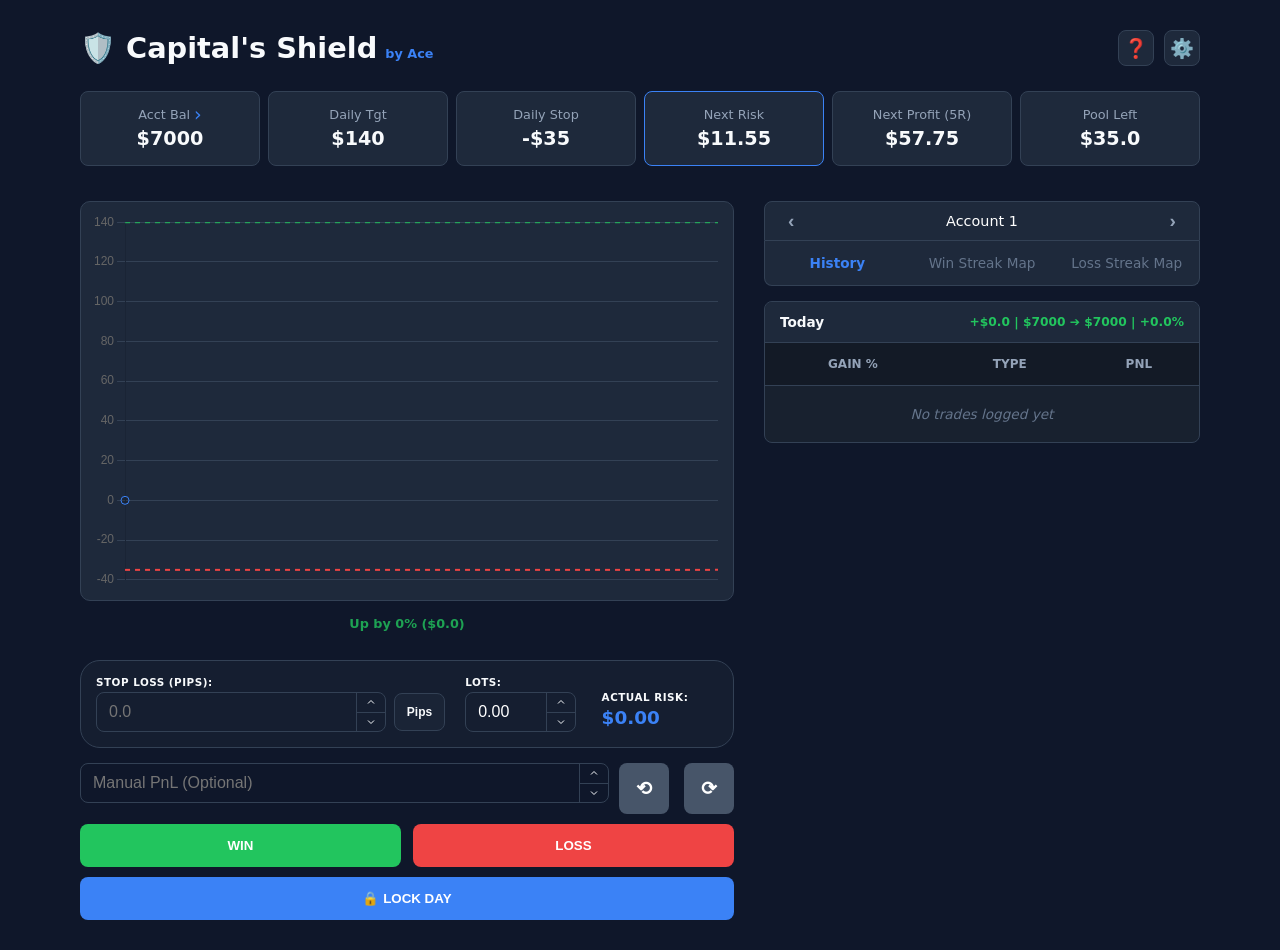
==== index.html @ 1c879b84 "Change SL step to 5 and apply custom stepper style to manual PnL input" ====
<!DOCTYPE html>
<html lang="en">
<head>
    <meta charset="UTF-8">
    <meta name="viewport" content="width=device-width, initial-scale=1.0, maximum-scale=1.0, user-scalable=no">
    <title>Capital's Shield</title>
    <link rel="stylesheet" href="style.css">
    <script src="chart.js"></script>
    <script src="chartjs-plugin-annotation.js"></script>
</head>
<body>
    <div class="app-container">
        <div id="main-page" class="page active">
            <div class="header">
                <div class="title-container">
                    <h1>🛡️ Capital's Shield <span class="subtitle">by Ace</span></h1>
                </div>
                <div class="header-buttons" style="display: flex; gap: 10px;">
                    <button class="icon-btn icon-only-btn" id="go-to-help" title="How it Works">❓</button>
                    <button class="icon-btn icon-only-btn" id="go-to-settings" title="Settings">⚙️</button>
                </div>
            </div>

            <div class="stats-grid">
                <div class="stat-card" style="cursor: pointer; position: relative; transition: all 0.2s;" onmouseover="this.style.borderColor='var(--primary)'; this.style.background='rgba(255,255,255,0.05)'" onmouseout="this.style.borderColor='var(--border)'; this.style.background='var(--card)'">
                    <span class="stat-label" style="display:flex; justify-content:center; align-items:center; gap:4px;">Acct Bal <span style="color:var(--primary); font-size:1.2rem; line-height:0.5;">›</span></span>
                    <span id="stat-bal" class="stat-value">$0</span>
                </div>
                <div class="stat-card"><span class="stat-label">Daily Tgt</span><span id="stat-tgt" class="stat-value">$0</span></div>
                <div class="stat-card"><span class="stat-label">Daily Stop</span><span id="stat-stop" class="stat-value">$0</span></div>
                <div class="stat-card highlight"><span class="stat-label">Next Risk</span><span id="stat-risk" class="stat-value">$0</span></div>
                <div class="stat-card"><span id="stat-pnl-label" class="stat-label">Next Profit (RR)</span><span id="stat-pnl" class="stat-value">$0</span></div>
                <div class="stat-card"><span class="stat-label">Pool Left</span><span id="stat-pool" class="stat-value">$0</span></div>
            </div>

            <div id="chart-container">
                <canvas id="equityChart"></canvas>
            </div>

            <div id="status-note" class="status-banner"></div>

            <div class="controls">
                <div class="pos-calculator">
                    <div class="calc-row">
                        <div class="calc-result" style="align-items: flex-start; text-align: left; width: 100%; box-sizing: border-box;">
                            <span class="calc-label">Stop Loss (<span id="sl-unit-label">Pips</span>):</span>
                            <div style="display:flex; gap:8px; align-items:center; width: 100%;">
                                <div class="custom-stepper" style="flex: 1;">
                                    <input type="number" id="calc-sl" placeholder="0.0" class="stepper-input" step="any" min="0" style="width: 100%;">
                                    <div class="stepper-controls">
                                        <button id="sl-inc" class="stepper-btn stepper-up">
                                            <svg width="12" height="12" viewBox="0 0 24 24" fill="none" stroke="currentColor" stroke-width="2"><path d="M18 15l-6-6-6 6"/></svg>
                                        </button>
                                        <button id="sl-dec" class="stepper-btn stepper-down">
                                            <svg width="12" height="12" viewBox="0 0 24 24" fill="none" stroke="currentColor" stroke-width="2"><path d="M6 9l6 6 6-6"/></svg>
                                        </button>
                                    </div>
                                </div>
                                <button id="calc-unit-toggle" class="calc-unit-btn-small">Pips</button>
                            </div>
                        </div>
                        <div class="calc-result" style="align-items: flex-start; text-align: left;">
                            <span class="calc-label">Lots:</span>
                            <div class="custom-stepper">
                                <input type="number" id="calc-lots-input" class="stepper-input" value="0.00" step="any" min="0">
                                <div class="stepper-controls">
                                    <button id="lots-inc" class="stepper-btn stepper-up">
                                        <svg width="12" height="12" viewBox="0 0 24 24" fill="none" stroke="currentColor" stroke-width="2"><path d="M18 15l-6-6-6 6"/></svg>
                                    </button>
                                    <button id="lots-dec" class="stepper-btn stepper-down">
                                        <svg width="12" height="12" viewBox="0 0 24 24" fill="none" stroke="currentColor" stroke-width="2"><path d="M6 9l6 6 6-6"/></svg>
                                    </button>
                                </div>
                            </div>
                        </div>
                        <div class="calc-result" style="align-items: flex-start; text-align: left; justify-content: center; padding-top: 10px;">
                            <span class="calc-label">Actual Risk:</span>
                            <span id="calc-actual-risk" class="calc-value">$0.00</span>
                        </div>
                    </div>
                </div>
                <div class="input-undo-row">
                    <div class="custom-stepper" style="flex: 1; min-width: 150px;">
                        <input type="number" id="manual-pnl" class="stepper-input" placeholder="Manual PnL (Optional)" step="any" style="width: 100%;">
                        <div class="stepper-controls">
                            <button id="manual-pnl-inc" class="stepper-btn stepper-up">
                                <svg width="12" height="12" viewBox="0 0 24 24" fill="none" stroke="currentColor" stroke-width="2"><path d="M18 15l-6-6-6 6"/></svg>
                            </button>
                            <button id="manual-pnl-dec" class="stepper-btn stepper-down">
                                <svg width="12" height="12" viewBox="0 0 24 24" fill="none" stroke="currentColor" stroke-width="2"><path d="M6 9l6 6 6-6"/></svg>
                            </button>
                        </div>
                    </div>
                    <button class="btn-undo" id="btn-undo" title="Undo">⟲</button>
                    <button class="btn-undo" id="btn-redo" title="Redo" style="margin-left: 5px;">⟳</button>
                </div>
                <div class="btn-row">
                    <button class="btn-win" id="btn-win">WIN</button>
                    <button class="btn-loss" id="btn-loss">LOSS</button>
                </div>
                <button id="new-day-btn" class="btn-new-day">🌅 START NEW DAY</button>
            </div>

            <div class="table-card">
                <div class="account-switcher" style="display: flex; justify-content: center; align-items: center; background: #1e293b; padding: 8px; border-radius: 8px 8px 0 0; border: 1px solid var(--border); border-bottom: 1px solid var(--border);">
                    <button id="btn-prev-acct" style="background: transparent; color: #94a3b8; border: none; cursor: pointer; font-size: 1.2rem; padding: 0 15px;">‹</button>
                    <span id="current-account-name" style="color: white; font-weight: 500; font-size: 0.9rem; flex: 1; text-align: center;">Account 1</span>
                    <button id="btn-next-acct" style="background: transparent; color: #94a3b8; border: none; cursor: pointer; font-size: 1.2rem; padding: 0 15px;">›</button>
                </div>
                <div class="tabs">
                    <div id="tab-hist" class="tab active" onclick="switchTab('hist')">History</div>
                    <div id="tab-win" class="tab" onclick="switchTab('win')">Win Streak Map</div>
                    <div id="tab-loss" class="tab" onclick="switchTab('loss')">Loss Streak Map</div>
                </div>

                <div class="content-area" id="data-container">
                    <!-- Dynamic accordion content goes here -->
                </div>
            </div>
        </div>

        <div id="settings-page" class="page">
            <div class="header">
                <h1>Settings</h1>
                <button id="btn-settings-done">Done</button>
            </div>
            
            <div class="settings-grid">
                <div class="setting-item" style="grid-column: 1 / -1; display: flex; align-items: center; justify-content: space-between; background: rgba(255,255,255,0.05); padding: 10px 15px; border-radius: 8px; margin-bottom: 10px; flex-wrap: wrap; gap: 10px;">
                    <div style="flex:1; min-width: 150px;">
                        <label style="margin-bottom: 0;">Active Account</label>
                        <div style="display: flex; gap: 5px; margin-top: 5px;">
                            <select id="settings-account-select" style="flex: 1; padding: 8px; border-radius: 4px; background: #1e293b; color: white; border: 1px solid var(--border);"></select>
                            <button id="btn-edit-account" style="padding: 8px 10px; background: #475569; color: white; border: none; border-radius: 4px; cursor: pointer;" title="Rename Account">✏️</button>
                            <button id="btn-del-account" style="padding: 8px 10px; background: #ef4444; color: white; border: none; border-radius: 4px; cursor: pointer;" title="Delete Account">🗑️</button>
                        </div>
                    </div>
                    <button id="btn-add-account" style="padding: 10px 15px; background: #3b82f6; color: white; border: none; border-radius: 6px; cursor: pointer; align-self: flex-end;">+ New Account</button>
                </div>
                <div class="setting-item">
                    <label>Account Balance ($) <span class="tooltip-icon" data-tooltip="Your total trading capital starting balance.">ⓘ</span></label>
                    <input type="number" id="set-balance" min="1" max="1000000">
                    <div id="fb-balance" class="setting-feedback"></div>
                </div>
                <div class="setting-item">
                    <label>R:R Goal (Ratio) <span class="tooltip-icon" data-tooltip="Reward-to-Risk ratio for your trades (e.g. 5 means you aim for 5x your risk).">ⓘ</span></label>
                    <input type="number" id="set-rr" step="0.1">
                    <div id="fb-rr" class="setting-feedback"></div>
                </div>
                <div class="setting-item">
                    <label>Daily Risk Limit (%) <span class="tooltip-icon" data-tooltip="Maximum percentage of your account you are willing to lose in one day.">ⓘ</span></label>
                    <input type="number" id="set-daily-risk" step="0.1">
                    <div id="fb-daily-risk" class="setting-feedback"></div>
                </div>
                <div class="setting-item">
                    <label>Daily Target (%) <span class="tooltip-icon" data-tooltip="Target profit percentage for the day to hit your goal.">ⓘ</span></label>
                    <input type="number" id="set-daily-target" step="0.1">
                    <div id="fb-daily-target" class="setting-feedback"></div>
                </div>
                <div class="setting-item">
                    <label>Compound Risk % <span class="tooltip-icon" data-tooltip="Percentage of your available daily risk/profit pool to risk on the next trade.">ⓘ</span></label>
                    <input type="number" id="set-compound" step="1">
                    <div id="fb-compound" class="setting-feedback"></div>
                </div>
                <div class="setting-item">
                    <label>Auto-Lock Buttons <span class="tooltip-icon" data-tooltip="Automatically disable the WIN and LOSS trading buttons when your daily target or loss limit is reached.">ⓘ</span></label>
                    <input type="checkbox" id="set-auto-lock" style="width: 24px; height: 24px; margin-top: 10px; cursor: pointer;">
                    <div id="fb-auto-lock" class="setting-feedback"></div>
                </div>
            </div>
            <button id="btn-reset" class="btn-reset">🚨 RESET ALL DATA</button>
        </div>
        <div id="growth-page" class="page">
            <div class="header">
                <h1>📈 Account Analytics</h1>
                <button id="btn-growth-back">Back</button>
            </div>
            <div class="stats-summary-grid">
                <div class="summary-card">
                    <span class="label">Win Rate</span>
                    <div class="win-rate-container">
                        <canvas id="winRateChart"></canvas>
                        <span id="stat-win-rate" class="center-percentage">0%</span>
                    </div>
                </div>
                <div class="summary-grid-small">
                    <div class="small-card"><span class="label">Profit Factor</span><span id="stat-pf" class="value">0.0</span></div>
                    <div class="small-card"><span class="label">Avg RR</span><span id="stat-avg-rr" class="value">0.0R</span></div>
                    <div class="small-card"><span class="label">Expectancy</span><span id="stat-expect" class="value">$0</span></div>
                    <div class="small-card"><span class="label">Net PnL</span><span id="stat-total-pnl" class="value">$0</span></div>
                </div>
            </div>
            <div class="analytics-middle-row">
                <div class="chart-column">
                    <div class="section-title">Equity Curve</div>
                    <div id="growth-chart-container" class="chart-box">
                        <canvas id="growthChart"></canvas>
                    </div>
                </div>
                <div class="calendar-column">
                    <div class="section-title" style="margin-top: 0;">PnL Calendar</div>
                    <div class="calendar-section" style="margin-top: 0;">
                        <div class="calendar-header">
                            <span id="calendar-month-year">Month Year</span>
                            <div class="cal-nav">
                                <button onclick="changeMonth(-1)">◀</button>
                                <button onclick="changeMonth(1)">▶</button>
                            </div>
                        </div>
                        <div class="calendar-grid-header">
                            <span>S</span><span>M</span><span>T</span><span>W</span><span>T</span><span>F</span><span>S</span>
                        </div>
                        <div id="calendar-grid" class="calendar-grid"></div>
                    </div>
                </div>
            </div>

            <div class="section-title">Daily Performance</div>
            <div id="daily-log-container" class="accordion-list">
            </div>
        </div>
        <div id="day-detail-page" class="page">
            <div class="header">
                <h1 id="detail-date">4 Jan 2026</h1>
                <button onclick="togglePage('growth-page')">Back</button>
            </div>

            <div class="detail-summary-row">
                <div class="detail-stat"><span>Net PnL</span><b id="detail-pnl">$0</b></div>
                <div class="detail-stat"><span>Trades</span><b id="detail-trades">0</b></div>
                <div class="detail-stat"><span>Win Rate</span><b id="detail-winrate">0%</b></div>
            </div>

            <div class="chart-box mini-detail">
                <canvas id="dayDetailChart"></canvas>
            </div>

            <div class="content-area">
                <table class="detail-table">
                    <thead>
                        <tr>
                            <th>Time</th>
                            <th>Type</th>
                            <th>PnL</th>
                            <th>RR</th>
                        </tr>
                    </thead>
                    <tbody id="detail-table-body"></tbody>
                </table>
            </div>
        </div>

        <div id="help-page" class="page">
            <div class="header" style="justify-content: flex-start; gap: 15px;">
                <button class="icon-btn" id="btn-help-back">◀ Back</button>
                <div class="title-container">
                    <h1>How it Works</h1>
                </div>
            </div>
            
            <div style="padding: 20px; background: var(--card); border-radius: 12px; border: 1px solid var(--border); margin-bottom: 20px; overflow: visible;">
                <h3 style="color: var(--primary); margin-top: 0;">What is Capital's Shield?</h3>
                <p style="font-size: 0.9rem; line-height: 1.5; color: #cbd5e1;">Capital's Shield is a dynamic risk management engine. Instead of risking the same fixed amount every trade, the app dynamically sizes your position based on whether you are winning or losing. It aggressively cuts your risk during losing streaks to protect your capital, while compounding your risk with "house money" during winning streaks to build massive profit runs.</p>

                <h3 style="color: var(--primary); margin-top: 25px;">The Core Engine</h3>
                <ul style="font-size: 0.9rem; line-height: 1.6; color: #cbd5e1; padding-left: 20px;">
                    <li><b>Daily Risk Limit:</b> The maximum amount of your own capital you are willing to lose in one day. The app splits this into smaller "bullets" so you never blow it all on one trade.</li>
                    <li><b>Compound Risk %:</b> When you win a trade, instead of pocketing all the profit, you take a percentage (e.g. 50%) of that profit and add it to your baseline risk for the <i>next trade</i>. This allows you to risk massive amounts without ever touching your base capital.</li>
                </ul>

                <h3 style="color: var(--primary); margin-top: 25px;">Example Scenario</h3>
                <div style="background: #0f172a; padding: 15px; border-radius: 8px; border: 1px dashed var(--border); font-size: 0.85rem; line-height: 1.6;">
                    <p style="margin-top: 0;"><b>Settings:</b> $10,000 Bal | 2% Daily Risk ($200) | 4% Daily Target ($400) | 33% Compound Risk | R:R Goal 2.0</p>
                    <p><b>The Setup:</b> You've set aside a hard line of $200 as your maximum loss for the day. If you strictly follow the app's sizing, it is mathematically impossible to lose more than this amount.</p>
                    <p><b>Winning Trades:</b> With compound risk at 33%, your first risk will be exactly 33% of your $200 limit (i.e. $66). If you win at a 2.0 RR, you make $132 profit. Your daily available risk pool immediately grows to $332 ($200 base limit + $132 "house money" profit). Your Next Risk is automatically calculated as 33% of this new, larger pool, bumping your risk up to $109 for the second trade. By compounding your wins this aggressively, you can hit your $400 daily target incredibly fast—often in just 2 or 3 trades!</p>
                    <p><b>Losing Trades:</b> When you lose, your remaining risk pool decreases. Because the app calculates your next position size based on this shrinking pool, your risk gets smaller with every loss. This extends your survivability drastically, allowing you to endure 5 to 6 consecutive losses before hitting your daily stop.</p>
                    <p style="margin-bottom: 0; font-style: italic; color: var(--success);"><b>The Golden Rule:</b> Win big on streaks, survive longer on drawdowns, and never lose more than your set daily limit.</p>
                </div>
            </div>
        </div>
    </div>
    <script src="script.js"></script>
</body>
</html>
---- style.css ----
:root {
    --bg: #0f172a;
    --card: #1e293b;
    --text: #f8fafc;
    --primary: #3b82f6;
    --success: #22c55e;
    --danger: #ef4444;
    --border: #334155;
}

/* FIX: Prevent Stretching & Enable Natural Scrolling */
body {
    font-family: system-ui, -apple-system, sans-serif;
    background: var(--bg);
    color: var(--text);
    margin: 0;
    padding: 0;
    /* Remove fixed width/height for side panel */
    width: 100%;
    min-height: 100vh;
    overflow-y: auto;
}

.app-container {
    background: var(--bg);
    width: 100%;
    max-width: 100%; /* Allows it to take full width of side panel */
    margin: 0;
    padding: 15px;
    box-sizing: border-box;
    display: flex;
    flex-direction: column;
}

/* Header & Title */
.header {
    display: flex;
    justify-content: space-between;
    align-items: center;
    margin-bottom: 15px;
}

.title-container h1 {
    font-size: 1rem;
    margin: 0;
    display: flex;
    align-items: baseline;
    gap: 8px;
}

.subtitle {
    font-size: 0.65rem;
    color: var(--primary);
    font-weight: bold;
}

/* Grid Stats */
.section-title {
    font-size: 0.85rem;
    color: #94a3b8;
    margin: 20px 0 10px 0;
    text-transform: uppercase;
    font-weight: bold;
    letter-spacing: 0.05em;
}

.stats-grid {
    display: grid;
    grid-template-columns: repeat(3, 1fr);
    gap: 8px;
    margin-bottom: 12px;
}

.stat-card {
    background: var(--card);
    padding: 8px;
    border-radius: 8px;
    text-align: center;
    border: 1px solid var(--border);
}

.stat-card.highlight {
    border-color: var(--primary);
}

.stat-label {
    font-size: 0.65rem;
    color: #94a3b8;
    display: block;
    margin-bottom: 2px;
}

.stat-value {
    font-size: 0.85rem;
    font-weight: bold;
}

/* Chart */
#chart-container {
    background: var(--card);
    border-radius: 10px;
    height: 180px;
    padding: 10px;
    margin-bottom: 10px;
    border: 1px solid var(--border);
    position: relative;
    box-sizing: border-box;
}

.status-banner {
    font-size: 0.8rem;
    text-align: center;
    font-weight: bold;
    min-height: 1.5rem;
    margin-bottom: 5px;
}

/* Controls */
.pos-calculator {
    background: rgba(30, 41, 59, 0.4);
    border: 1px solid var(--border);
    border-radius: 20px; /* Rounder border */
    padding: 15px;
    margin-bottom: 15px;
}
.calc-row {
    display: grid;
    grid-template-columns: 3fr 1fr 1fr; /* 60:20:20 layout */
    gap: 20px;
    align-items: center;
}
.calc-input-small {
    width: 60px;
    text-align: center;
    padding: 6px;
    border: 1px solid var(--border);
    border-radius: 8px;
    background: var(--bg);
    color: var(--text);
    font-size: 1rem;
    outline: none;
    transition: all 0.2s;
}
.calc-input-small:focus {
    border-color: var(--primary);
}.custom-stepper {
    display: flex;
    border: 1px solid var(--border);
    border-radius: 8px;
    background: transparent;
    overflow: hidden;
    height: 38px;
}
.stepper-input {
    flex: 1;
    background: transparent;
    border: none;
    color: white;
    padding: 0 12px;
    font-size: 1rem;
    outline: none;
    width: 80px;
    border-radius: 0;
}
/* Hide native spin buttons */
.stepper-input::-webkit-inner-spin-button, 
.stepper-input::-webkit-outer-spin-button { 
    -webkit-appearance: none; 
    margin: 0; 
}
.stepper-input[type=number] {
    -moz-appearance: textfield;
}
.stepper-controls {
    display: flex;
    flex-direction: column;
    border-left: 1px solid var(--border);
    width: 28px;
}
.stepper-btn {
    flex: 1;
    background: transparent;
    border: none;
    color: var(--text-muted);
    display: flex;
    align-items: center;
    justify-content: center;
    cursor: pointer;
    transition: background 0.2s;
    padding: 0;
    border-radius: 0;
}
.stepper-btn:hover {
    background: rgba(255,255,255,0.05);
    color: white;
}
.stepper-up {
    border-bottom: 1px solid var(--border);
}

.calc-unit-btn-small {
    background: rgba(30, 41, 59, 0.6);
    border: 1px solid var(--border);
    border-radius: 8px;
    color: var(--text-muted);
    padding: 6px 12px;
    cursor: pointer;
    font-size: 0.75rem;
    font-weight: 700;
    transition: all 0.2s;
    height: 38px;
}
.calc-unit-btn-small:hover {
    background: rgba(255,255,255,0.1);
    color: var(--text);
}
.calc-result {
    display: flex;
    flex-direction: column;
    align-items: center;
    box-sizing: border-box;
}
.calc-label {
    font-size: 0.65rem;
    color: var(--text-muted);
    letter-spacing: 0.5px;
    text-transform: uppercase;
    font-weight: 600;
    margin-bottom: 4px;
    text-align: center;
}
.calc-value {
    font-size: 1.15rem;
    font-weight: 700;
    color: var(--text);
}
#calc-actual-risk {
    color: var(--primary);
}

.input-undo-row {
    display: flex;
    gap: 10px;
    margin-bottom: 10px;
}

.btn-undo {
    background: #475569;
    color: white;
    width: 50px;
    flex-shrink: 0;
    font-size: 1.2rem;
}

.icon-btn {
    background: var(--card);
    border: 1px solid var(--border);
    color: var(--text);
    padding: 8px 12px;
    border-radius: 8px;
    cursor: pointer;
    font-weight: bold;
}

.icon-only-btn {
    padding: 0;
    width: 36px;
    height: 36px;
    display: flex;
    align-items: center;
    justify-content: center;
    font-size: 1.2rem;
}

input {
    background: var(--card);
    border: 1px solid var(--border);
    color: white;
    padding: 12px;
    border-radius: 8px;
    flex-grow: 1;
    font-size: 1rem;
    width: 100%;
    box-sizing: border-box;
}

.btn-row {
    display: grid;
    grid-template-columns: 1fr 1fr;
    gap: 12px;
}

button {
    border: none;
    border-radius: 8px;
    padding: 14px;
    font-weight: bold;
    cursor: pointer;
    transition: opacity 0.2s;
}

.btn-win {
    background: var(--success);
    color: white;
}

.btn-loss {
    background: var(--danger);
    color: white;
}

.btn-new-day {
    background: var(--primary);
    color: white;
    width: 100%;
    margin-top: 10px;
}

button:disabled {
    opacity: 0.3 !important;
    cursor: not-allowed;
}

/* Tabs & Tables - FIX: Ensure visibility and natural scroll */
/* Table Card & Tabs */
.table-card {
    margin-top: 20px;
    display: flex;
    flex-direction: column;
}

.tabs {
    display: flex;
    border-left: 1px solid var(--border);
    border-right: 1px solid var(--border);
    border-bottom: 1px solid var(--border);
    border-radius: 0 0 8px 8px;
    background: #1e293b;
    margin-bottom: 15px;
}

.tab {
    flex: 1;
    padding: 14px;
    text-align: center;
    font-size: 0.85rem;
    color: #64748b;
    cursor: pointer;
    transition: all 0.2s;
}

.tab:hover {
    color: var(--text);
    background: rgba(255, 255, 255, 0.05);
}

.tab.active {
    color: var(--primary);
    font-weight: bold;
}

.content-area {
    flex: 1;
    overflow-y: auto;
    -ms-overflow-style: none;
    scrollbar-width: none;
}

.content-area::-webkit-scrollbar {
    display: none;
}

/* Data Table */
table {
    width: 100%;
    border-collapse: collapse;
    font-size: 0.85rem;
    border: none;
}

th {
    padding: 14px 12px;
    text-align: center;
    font-weight: 600;
    color: #94a3b8;
    text-transform: uppercase;
    font-size: 0.75rem;
    border-bottom: 1px solid var(--border);
    background: rgba(0, 0, 0, 0.2);
}

td {
    padding: 14px 12px;
    border-bottom: 1px solid rgba(255, 255, 255, 0.05);
    text-align: center;
    border-left: none;
    border-right: none;
    border-top: none;
}

tbody tr:hover {
    background: rgba(255, 255, 255, 0.02);
}

tbody tr:last-child td {
    border-bottom: none;
}

.history-header {
    background: rgba(59, 130, 246, 0.05);
    color: var(--primary);
    font-weight: bold;
    font-size: 0.75rem;
}

/* History Accordion */
.history-item {
    background: var(--card);
    border-radius: 8px;
    margin-bottom: 12px;
    overflow: hidden;
    border: 1px solid var(--border);
}
.history-day-header {
    padding: 12px 15px;
    display: flex;
    justify-content: space-between;
    align-items: center;
    cursor: pointer;
    background: #1e293b;
    font-weight: 600;
    font-size: 0.85rem;
    color: #f8fafc;
    transition: background 0.2s;
}
.history-day-header:hover {
    background: #243147;
}
.history-day-content {
    display: none;
    padding: 0;
    border-top: 1px solid var(--border);
    background: rgba(0, 0, 0, 0.2);
}
.history-day-content.active {
    display: block;
}
.history-day-content table {
    margin: 0;
    border: none;
}

/* Settings Page */
.page {
    display: none;
}

.page.active {
    display: block;
}

.settings-grid {
    display: grid;
    grid-template-columns: 1fr 1fr;
    gap: 12px;
    margin-top: 20px;
}

@media (max-width: 400px) {
    .settings-grid {
        grid-template-columns: 1fr;
    }
}

.setting-item {
    background: var(--card);
    padding: 12px;
    border-radius: 10px;
    border: 1px solid var(--border);
}

.setting-item label {
    font-size: 0.75rem;
    color: #94a3b8;
    margin-bottom: 5px;
    display: block;
}

.setting-feedback {
    font-size: 0.65rem;
    min-height: 1em;
    margin-top: 4px;
}

.feedback-info {
    color: var(--primary);
}

.feedback-warn {
    color: #f59e0b;
}

.feedback-error {
    color: var(--danger);
}

.btn-reset {
    background: var(--danger);
    color: white;
    width: 100%;
    margin-top: 30px;
}

/* Tooltips */
.tooltip-icon {
    display: inline-block;
    margin-left: 4px;
    cursor: help;
    color: var(--primary);
    position: relative;
    font-size: 0.85rem;
}

.tooltip-icon::after {
    content: attr(data-tooltip);
    position: absolute;
    bottom: 150%;
    left: 50%;
    transform: translateX(-50%);
    background: #0f172a;
    color: #f8fafc;
    padding: 8px 12px;
    border-radius: 6px;
    font-size: 0.75rem;
    font-weight: normal;
    width: 180px;
    text-align: center;
    opacity: 0;
    pointer-events: none;
    transition: opacity 0.2s, bottom 0.2s;
    border: 1px solid var(--border);
    z-index: 100;
    box-shadow: 0 4px 6px rgba(0, 0, 0, 0.3);
}

.tooltip-icon:hover::after {
    opacity: 1;
    bottom: 130%;
}


/* =========================================
   Responsive Design for Landscape / Desktop
   ========================================= */
@media (min-width: 768px) {
    .app-container {
        padding: 30px 40px;
        max-width: 1200px;
        margin: 0 auto;
    }

    #main-page.active {
        display: grid;
        grid-template-columns: 1fr 1fr;
        grid-template-rows: auto auto 1fr auto auto;
        grid-template-areas:
            "header   header"
            "stats    stats"
            "chart    table"
            "status   table"
            "controls table";
        column-gap: 30px;
        row-gap: 15px;
    }

    .header { grid-area: header; margin-bottom: 10px; }
    
    .stats-grid { 
        grid-area: stats; 
        grid-template-columns: repeat(6, 1fr); 
        margin-bottom: 20px; 
    }
    
    #chart-container { 
        grid-area: chart; 
        height: 100%; 
        min-height: 300px; 
        max-height: 500px;
        margin-bottom: 0;
        position: relative;
        min-width: 0;
    }
    
    #status-note { grid-area: status; }
    
    .controls { grid-area: controls; }
    
    .table-card {
        grid-area: table;
        margin-top: 0;
        display: flex;
        flex-direction: column;
        align-self: start;
    }

    .content-area {
        overflow-y: auto;
    }

    /* Enhance typography & spacing for desktop */
    .title-container h1 { font-size: 1.8rem; }
    .subtitle { font-size: 0.8rem; }
    .stat-card { padding: 15px; }
    .stat-label { font-size: 0.8rem; margin-bottom: 5px; }
    .stat-value { font-size: 1.2rem; }
    
    /* Settings Page layout */
    .settings-grid {
        grid-template-columns: repeat(3, 1fr);
        gap: 20px;
    }

    .btn-reset {
        width: auto;
        padding: 15px 50px;
        margin: 40px auto;
        display: block;
    }
}

.analytics-middle-row {
    display: flex;
    flex-direction: column;
    gap: 20px;
    margin-bottom: 20px;
}
.chart-column {
    display: flex;
    flex-direction: column;
}

@media (min-width: 768px) {
    .analytics-middle-row {
        display: grid;
        grid-template-columns: 2.5fr 1fr;
        gap: 20px;
        align-items: stretch;
    }
    .calendar-column {
        display: flex;
        flex-direction: column;
    }
    .calendar-section {
        flex: 1;
    }
    #growth-chart-container {
        height: 100% !important;
        min-height: 350px;
    }
}

@media (min-width: 1024px) {
    #main-page.active {
        grid-template-columns: 6fr 4fr; /* Chart takes more space than table on wide screens */
    }
    #chart-container { min-height: 400px; }
    .content-area { max-height: 600px; }
}

/* Stats Summary */
.stats-summary-grid {
    display: grid;
    grid-template-columns: 1fr 1.5fr;
    gap: 15px;
    margin-bottom: 20px;
}

.summary-card {
    background: var(--card);
    padding: 15px;
    border-radius: 12px;
    text-align: center;
    border: 1px solid var(--border);
}

.win-rate-container {
    position: relative;
    width: 120px;
    height: 120px;
    margin: 0 auto;
    display: flex;
    align-items: center;
    justify-content: center;
}
/* Force the text to the exact center of the ring */
.center-percentage {
    position: absolute;
    top: 50%;
    left: 50%;
    transform: translate(-50%, -50%);
    font-size: 1.2rem;
    font-weight: bold;
    color: #22c55e; /* Match the green ring color */
}
#winRateChart {
    max-width: 100px;
    max-height: 100px;
}

.summary-grid-small {
    display: grid;
    grid-template-columns: 1fr 1fr;
    gap: 15px;
}

.small-card {
    background: var(--card);
    padding: 10px;
    border-radius: 10px;
    border: 1px solid var(--border);
    text-align: center;
}
.small-card .label {
    font-size: 0.75rem;
    color: #94a3b8; /* Dimmed gray for headings */
    text-transform: uppercase;
    letter-spacing: 0.05em;
    margin-bottom: 8px; /* Gap between heading and data */
}
.small-card .value {
    font-size: 0.9rem;
    font-weight: bold;
    display: block;
    padding: 6px;
}

/* Calendar */
.calendar-section {
    background: var(--card);
    padding: 15px;
    border-radius: 12px;
    margin-top: 20px;
    border: 1px solid var(--border);
}

.calendar-header {
    display: flex;
    justify-content: space-between;
    align-items: center;
    margin-bottom: 15px;
}

.cal-nav button {
    padding: 5px 10px;
    background: #334155;
    border-radius: 5px;
    color: white;
    border: none;
    cursor: pointer;
}

.calendar-grid-header,
.calendar-grid {
    display: grid;
    grid-template-columns: repeat(7, 1fr);
    gap: 8px;
    text-align: center;
}

.calendar-grid-header span {
    font-size: 0.7rem;
    color: #94a3b8;
    font-weight: bold;
    margin-bottom: 15px;
}
#growth-chart-container {
    height: 300px; /* Increased height for better trade visibility */
    padding: 20px;
    background: #111827;
    border-radius: 16px;
    border: 1px solid #1f2937;
}
.cal-day {
    aspect-ratio: 1/1;
    background: #0f172a;
    border-radius: 8px;
    font-size: 0.75rem;
    display: flex;
    flex-direction: column;
    align-items: center;
    justify-content: center;
    cursor: pointer;
    border: 1px solid transparent;
}

.cal-day:hover {
    border-color: var(--primary);
}

.cal-day.profit {
    background: #064e3b;
    color: #34d399;
}

.cal-day.loss {
    background: #450a0a;
    color: #f87171;
}

.cal-day.empty {
    opacity: 0.3;
    cursor: default;
}

.cal-day b {
    font-size: 0.6rem;
    display: block;
    margin-top: 2px;
}

/* Day Detail */
.detail-summary-row {
    display: flex;
    justify-content: space-between;
    background: var(--card);
    padding: 15px;
    border-radius: 12px;
    margin-bottom: 15px;
}

.detail-stat {
    text-align: center;
}

.detail-stat span {
    font-size: 0.7rem;
    color: #94a3b8;
    display: block;
}

.mini-detail {
    height: 150px;
    margin-bottom: 20px;
}
@media (max-width: 600px) {
    .calc-row {
        grid-template-columns: 1fr 1fr;
        gap: 15px;
    }
    .calc-row > .calc-result:first-child {
        grid-column: 1 / -1;
    }
    .calc-result {
        align-items: center !important; /* Override inline flex-start on mobile */
        background: rgba(0,0,0,0.2);
        padding: 10px;
        border-radius: 8px;
        border: 1px solid var(--border);
    }
}
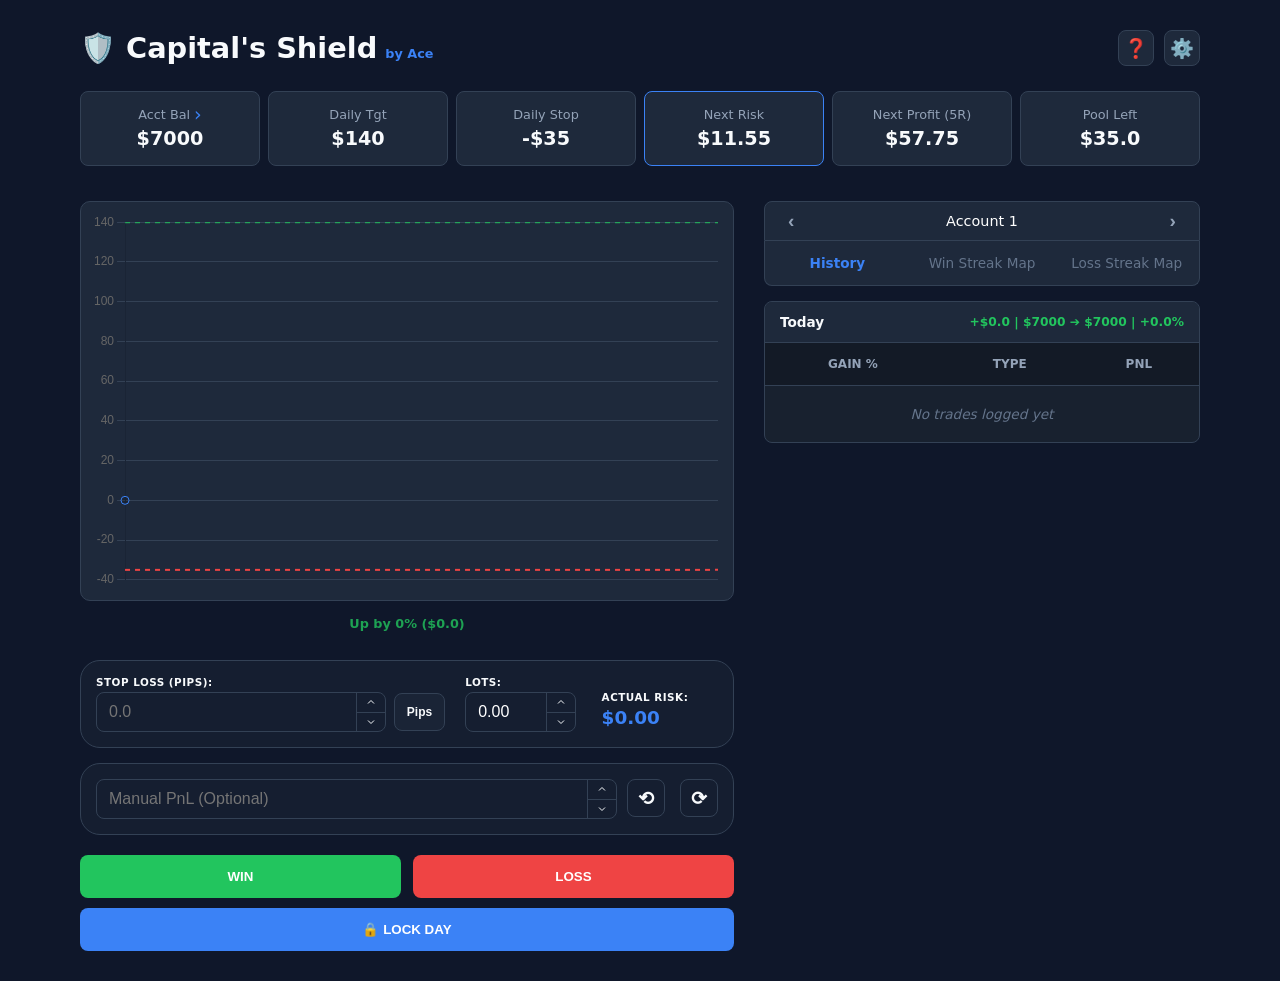
==== commit 886d6aed: "Wrap manual pnl in pos-calculator box and modernize undo/redo button styling" ====
--- a/index.html
+++ b/index.html
@@ -79,20 +79,22 @@
                         </div>
                     </div>
                 </div>
-                <div class="input-undo-row">
-                    <div class="custom-stepper" style="flex: 1; min-width: 150px;">
-                        <input type="number" id="manual-pnl" class="stepper-input" placeholder="Manual PnL (Optional)" step="any" style="width: 100%;">
-                        <div class="stepper-controls">
-                            <button id="manual-pnl-inc" class="stepper-btn stepper-up">
-                                <svg width="12" height="12" viewBox="0 0 24 24" fill="none" stroke="currentColor" stroke-width="2"><path d="M18 15l-6-6-6 6"/></svg>
-                            </button>
-                            <button id="manual-pnl-dec" class="stepper-btn stepper-down">
-                                <svg width="12" height="12" viewBox="0 0 24 24" fill="none" stroke="currentColor" stroke-width="2"><path d="M6 9l6 6 6-6"/></svg>
-                            </button>
-                        </div>
-                    </div>
-                    <button class="btn-undo" id="btn-undo" title="Undo">⟲</button>
-                    <button class="btn-undo" id="btn-redo" title="Redo" style="margin-left: 5px;">⟳</button>
+                <div class="pos-calculator" style="margin-bottom: 20px;">
+                    <div class="input-undo-row" style="margin-bottom: 0;">
+                        <div class="custom-stepper" style="flex: 1; min-width: 150px;">
+                            <input type="number" id="manual-pnl" class="stepper-input" placeholder="Manual PnL (Optional)" step="any" style="width: 100%;">
+                            <div class="stepper-controls">
+                                <button id="manual-pnl-inc" class="stepper-btn stepper-up">
+                                    <svg width="12" height="12" viewBox="0 0 24 24" fill="none" stroke="currentColor" stroke-width="2"><path d="M18 15l-6-6-6 6"/></svg>
+                                </button>
+                                <button id="manual-pnl-dec" class="stepper-btn stepper-down">
+                                    <svg width="12" height="12" viewBox="0 0 24 24" fill="none" stroke="currentColor" stroke-width="2"><path d="M6 9l6 6 6-6"/></svg>
+                                </button>
+                            </div>
+                        </div>
+                        <button class="btn-undo" id="btn-undo" title="Undo">⟲</button>
+                        <button class="btn-undo" id="btn-redo" title="Redo" style="margin-left: 5px;">⟳</button>
+                    </div>
                 </div>
                 <div class="btn-row">
                     <button class="btn-win" id="btn-win">WIN</button>
--- a/style.css
+++ b/style.css
@@ -245,11 +245,24 @@
 }
 
 .btn-undo {
-    background: #475569;
-    color: white;
-    width: 50px;
+    background: transparent;
+    color: var(--text);
+    height: 38px;
+    width: 38px;
+    border: 1px solid var(--border);
+    border-radius: 8px;
     flex-shrink: 0;
     font-size: 1.2rem;
+    display: flex;
+    justify-content: center;
+    align-items: center;
+    cursor: pointer;
+    transition: all 0.2s;
+}
+.btn-undo:hover {
+    background: rgba(255, 255, 255, 0.05);
+    border-color: var(--primary);
+    color: var(--primary);
 }
 
 .icon-btn {
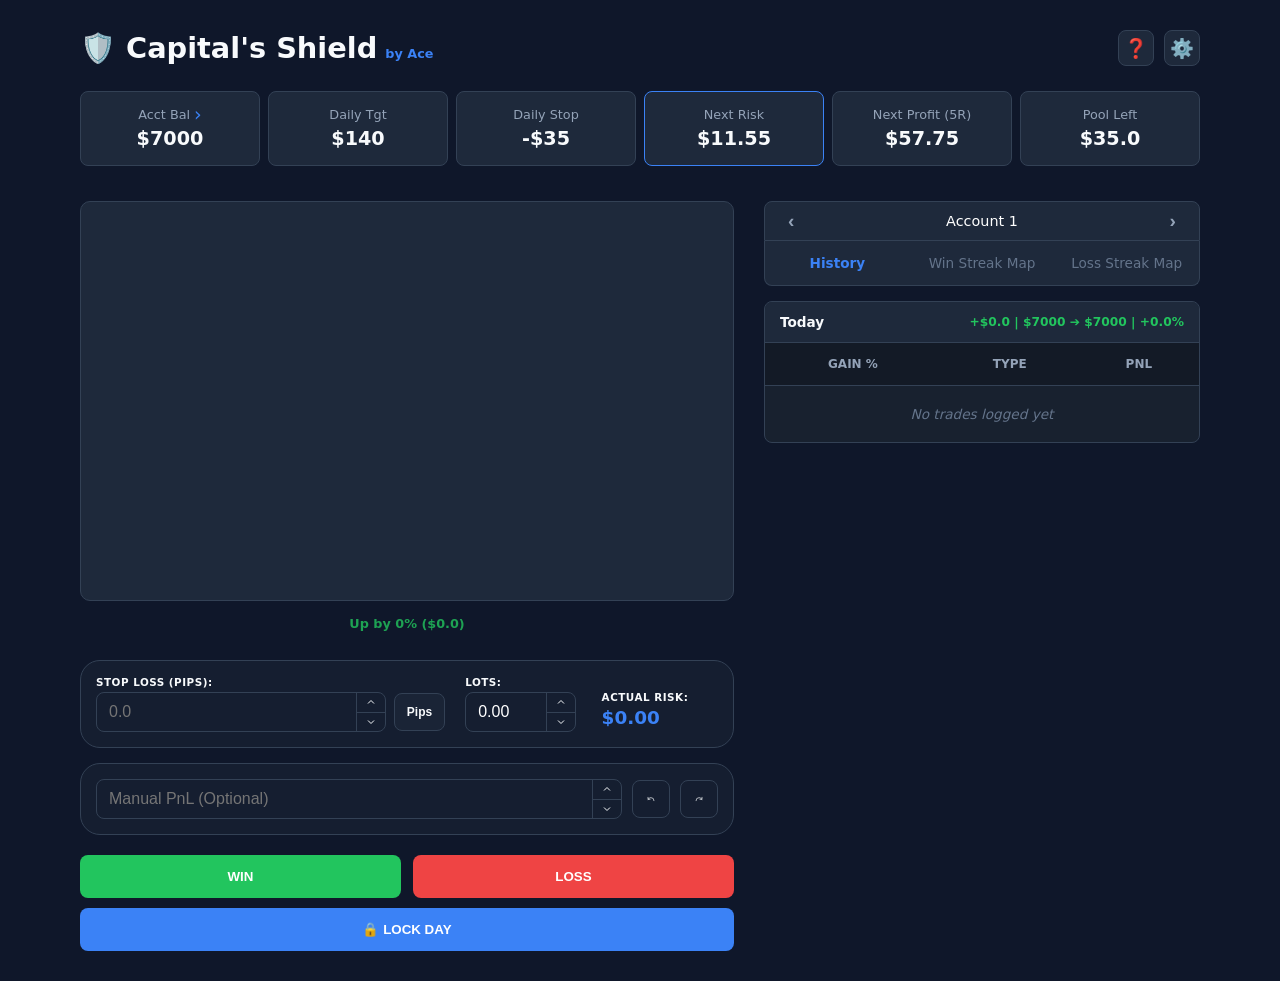
==== commit c5d49bd3: "Replace unicode undo/redo icons with SVGs and improve alignment" ====
--- a/index.html
+++ b/index.html
@@ -80,7 +80,7 @@
                     </div>
                 </div>
                 <div class="pos-calculator" style="margin-bottom: 20px;">
-                    <div class="input-undo-row" style="margin-bottom: 0;">
+                    <div class="input-undo-row" style="margin-bottom: 0; align-items: center;">
                         <div class="custom-stepper" style="flex: 1; min-width: 150px;">
                             <input type="number" id="manual-pnl" class="stepper-input" placeholder="Manual PnL (Optional)" step="any" style="width: 100%;">
                             <div class="stepper-controls">
@@ -92,8 +92,12 @@
                                 </button>
                             </div>
                         </div>
-                        <button class="btn-undo" id="btn-undo" title="Undo">⟲</button>
-                        <button class="btn-undo" id="btn-redo" title="Redo" style="margin-left: 5px;">⟳</button>
+                        <button class="btn-undo" id="btn-undo" title="Undo">
+                            <svg width="16" height="16" viewBox="0 0 24 24" fill="none" stroke="currentColor" stroke-width="2" stroke-linecap="round" stroke-linejoin="round"><path d="M3 7v6h6"/><path d="M21 17a9 9 0 0 0-9-9 9 9 0 0 0-6 2.3L3 13"/></svg>
+                        </button>
+                        <button class="btn-undo" id="btn-redo" title="Redo">
+                            <svg width="16" height="16" viewBox="0 0 24 24" fill="none" stroke="currentColor" stroke-width="2" stroke-linecap="round" stroke-linejoin="round"><path d="M21 7v6h-6"/><path d="M3 17a9 9 0 0 1 9-9 9 9 0 0 1 6 2.3l3 2.7"/></svg>
+                        </button>
                     </div>
                 </div>
                 <div class="btn-row">
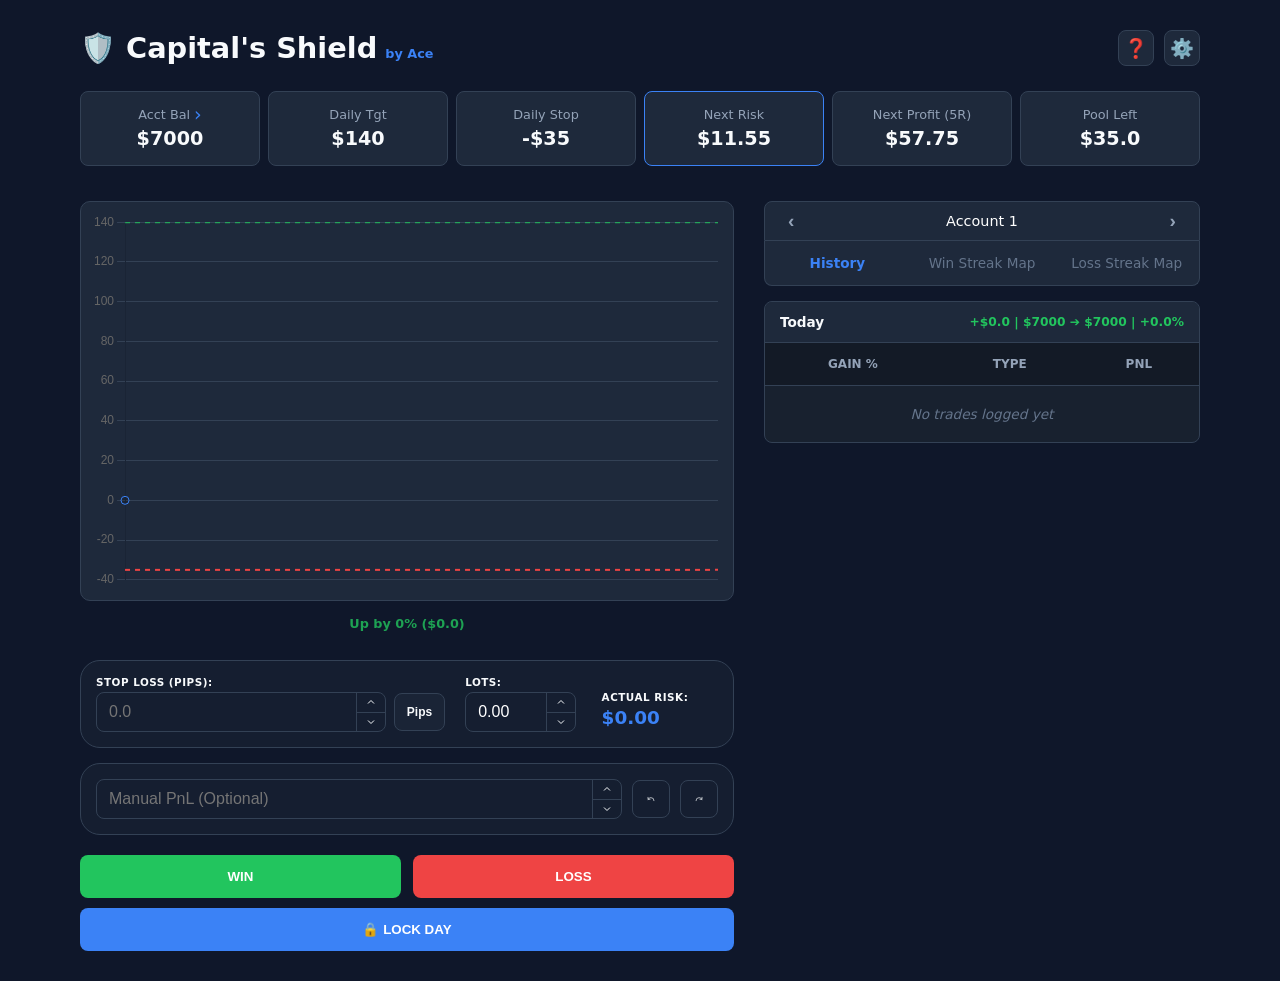
==== commit be829bc7: "Increase size of undo/redo SVG icons for better visibility" ====
--- a/index.html
+++ b/index.html
@@ -93,10 +93,10 @@
                             </div>
                         </div>
                         <button class="btn-undo" id="btn-undo" title="Undo">
-                            <svg width="16" height="16" viewBox="0 0 24 24" fill="none" stroke="currentColor" stroke-width="2" stroke-linecap="round" stroke-linejoin="round"><path d="M3 7v6h6"/><path d="M21 17a9 9 0 0 0-9-9 9 9 0 0 0-6 2.3L3 13"/></svg>
+                            <svg width="20" height="20" viewBox="0 0 24 24" fill="none" stroke="currentColor" stroke-width="2" stroke-linecap="round" stroke-linejoin="round"><path d="M3 7v6h6"/><path d="M21 17a9 9 0 0 0-9-9 9 9 0 0 0-6 2.3L3 13"/></svg>
                         </button>
                         <button class="btn-undo" id="btn-redo" title="Redo">
-                            <svg width="16" height="16" viewBox="0 0 24 24" fill="none" stroke="currentColor" stroke-width="2" stroke-linecap="round" stroke-linejoin="round"><path d="M21 7v6h-6"/><path d="M3 17a9 9 0 0 1 9-9 9 9 0 0 1 6 2.3l3 2.7"/></svg>
+                            <svg width="20" height="20" viewBox="0 0 24 24" fill="none" stroke="currentColor" stroke-width="2" stroke-linecap="round" stroke-linejoin="round"><path d="M21 7v6h-6"/><path d="M3 17a9 9 0 0 1 9-9 9 9 0 0 1 6 2.3l3 2.7"/></svg>
                         </button>
                     </div>
                 </div>
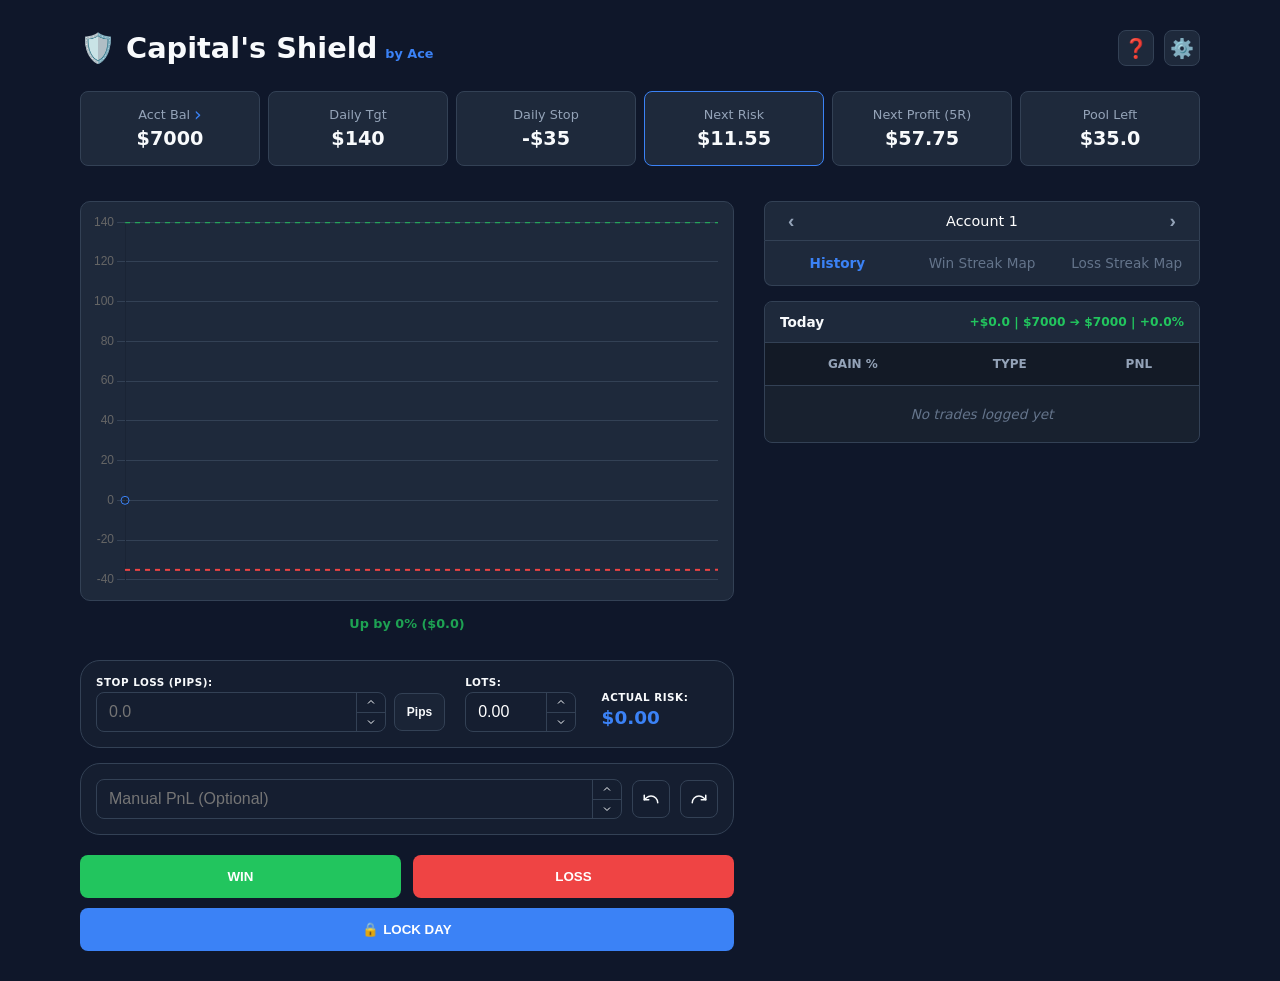
==== commit cff29ade: "Scale down undo/redo SVGs to 18px for better proportions" ====
--- a/index.html
+++ b/index.html
@@ -93,10 +93,10 @@
                             </div>
                         </div>
                         <button class="btn-undo" id="btn-undo" title="Undo">
-                            <svg width="20" height="20" viewBox="0 0 24 24" fill="none" stroke="currentColor" stroke-width="2" stroke-linecap="round" stroke-linejoin="round"><path d="M3 7v6h6"/><path d="M21 17a9 9 0 0 0-9-9 9 9 0 0 0-6 2.3L3 13"/></svg>
+                            <svg width="18" height="18" viewBox="0 0 24 24" fill="none" stroke="currentColor" stroke-width="2" stroke-linecap="round" stroke-linejoin="round"><path d="M3 7v6h6"/><path d="M21 17a9 9 0 0 0-9-9 9 9 0 0 0-6 2.3L3 13"/></svg>
                         </button>
                         <button class="btn-undo" id="btn-redo" title="Redo">
-                            <svg width="20" height="20" viewBox="0 0 24 24" fill="none" stroke="currentColor" stroke-width="2" stroke-linecap="round" stroke-linejoin="round"><path d="M21 7v6h-6"/><path d="M3 17a9 9 0 0 1 9-9 9 9 0 0 1 6 2.3l3 2.7"/></svg>
+                            <svg width="18" height="18" viewBox="0 0 24 24" fill="none" stroke="currentColor" stroke-width="2" stroke-linecap="round" stroke-linejoin="round"><path d="M21 7v6h-6"/><path d="M3 17a9 9 0 0 1 9-9 9 9 0 0 1 6 2.3l3 2.7"/></svg>
                         </button>
                     </div>
                 </div>
--- a/style.css
+++ b/style.css
@@ -249,6 +249,7 @@
     color: var(--text);
     height: 38px;
     width: 38px;
+    padding: 0;
     border: 1px solid var(--border);
     border-radius: 8px;
     flex-shrink: 0;
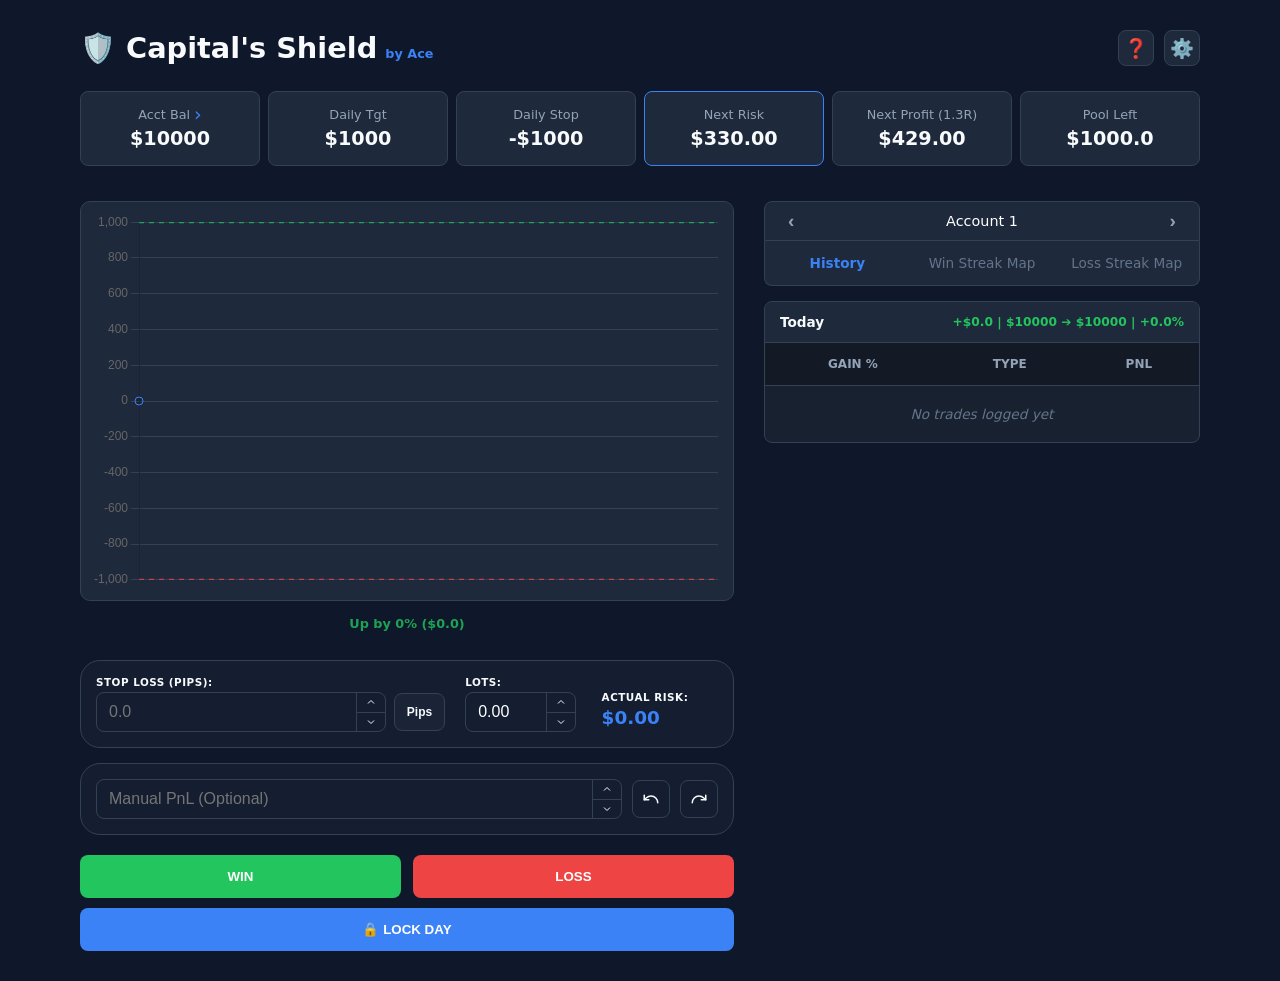
==== commit df5a6e6c: "Allow arithmetic operations in manual PnL field" ====
--- a/index.html
+++ b/index.html
@@ -82,7 +82,7 @@
                 <div class="pos-calculator" style="margin-bottom: 20px;">
                     <div class="input-undo-row" style="margin-bottom: 0; align-items: center;">
                         <div class="custom-stepper" style="flex: 1; min-width: 150px;">
-                            <input type="number" id="manual-pnl" class="stepper-input" placeholder="Manual PnL (Optional)" step="any" style="width: 100%;">
+                            <input type="text" id="manual-pnl" class="stepper-input" placeholder="Manual PnL (Optional)" style="width: 100%;">
                             <div class="stepper-controls">
                                 <button id="manual-pnl-inc" class="stepper-btn stepper-up">
                                     <svg width="12" height="12" viewBox="0 0 24 24" fill="none" stroke="currentColor" stroke-width="2"><path d="M18 15l-6-6-6 6"/></svg>
--- a/style.css
+++ b/style.css
@@ -390,6 +390,18 @@
     border-collapse: collapse;
     font-size: 0.85rem;
     border: none;
+}
+
+.detail-table {
+    border: 1px solid var(--border);
+    border-radius: 8px;
+    border-collapse: separate;
+    border-spacing: 0;
+    overflow: hidden;
+}
+
+.detail-table tr:last-child td {
+    border-bottom: none;
 }
 
 th {
@@ -655,10 +667,9 @@
 
 @media (min-width: 768px) {
     .analytics-middle-row {
-        display: grid;
-        grid-template-columns: 2.5fr 1fr;
+        display: flex;
+        flex-direction: column;
         gap: 20px;
-        align-items: stretch;
     }
     .calendar-column {
         display: flex;
@@ -795,41 +806,57 @@
     border: 1px solid #1f2937;
 }
 .cal-day {
-    aspect-ratio: 1/1;
+    min-height: 80px;
     background: #0f172a;
     border-radius: 8px;
-    font-size: 0.75rem;
     display: flex;
     flex-direction: column;
     align-items: center;
     justify-content: center;
     cursor: pointer;
     border: 1px solid transparent;
+    position: relative;
+    padding: 8px;
 }
 
 .cal-day:hover {
     border-color: var(--primary);
 }
 
+.cal-date {
+    position: absolute;
+    top: 8px;
+    left: 8px;
+    font-size: 0.75rem;
+    color: #94a3b8;
+    font-weight: bold;
+}
+
+.cal-pnl {
+    font-size: 0.9rem;
+    font-weight: bold;
+    margin-top: 10px;
+}
+
 .cal-day.profit {
-    background: #064e3b;
+    background: rgba(16, 185, 129, 0.1);
+    border: 1px solid rgba(16, 185, 129, 0.2);
+}
+.cal-day.profit .cal-pnl, .cal-day.profit .cal-date {
     color: #34d399;
 }
 
 .cal-day.loss {
-    background: #450a0a;
+    background: rgba(239, 68, 68, 0.1);
+    border: 1px solid rgba(239, 68, 68, 0.2);
+}
+.cal-day.loss .cal-pnl, .cal-day.loss .cal-date {
     color: #f87171;
 }
 
 .cal-day.empty {
     opacity: 0.3;
     cursor: default;
-}
-
-.cal-day b {
-    font-size: 0.6rem;
-    display: block;
-    margin-top: 2px;
 }
 
 /* Day Detail */
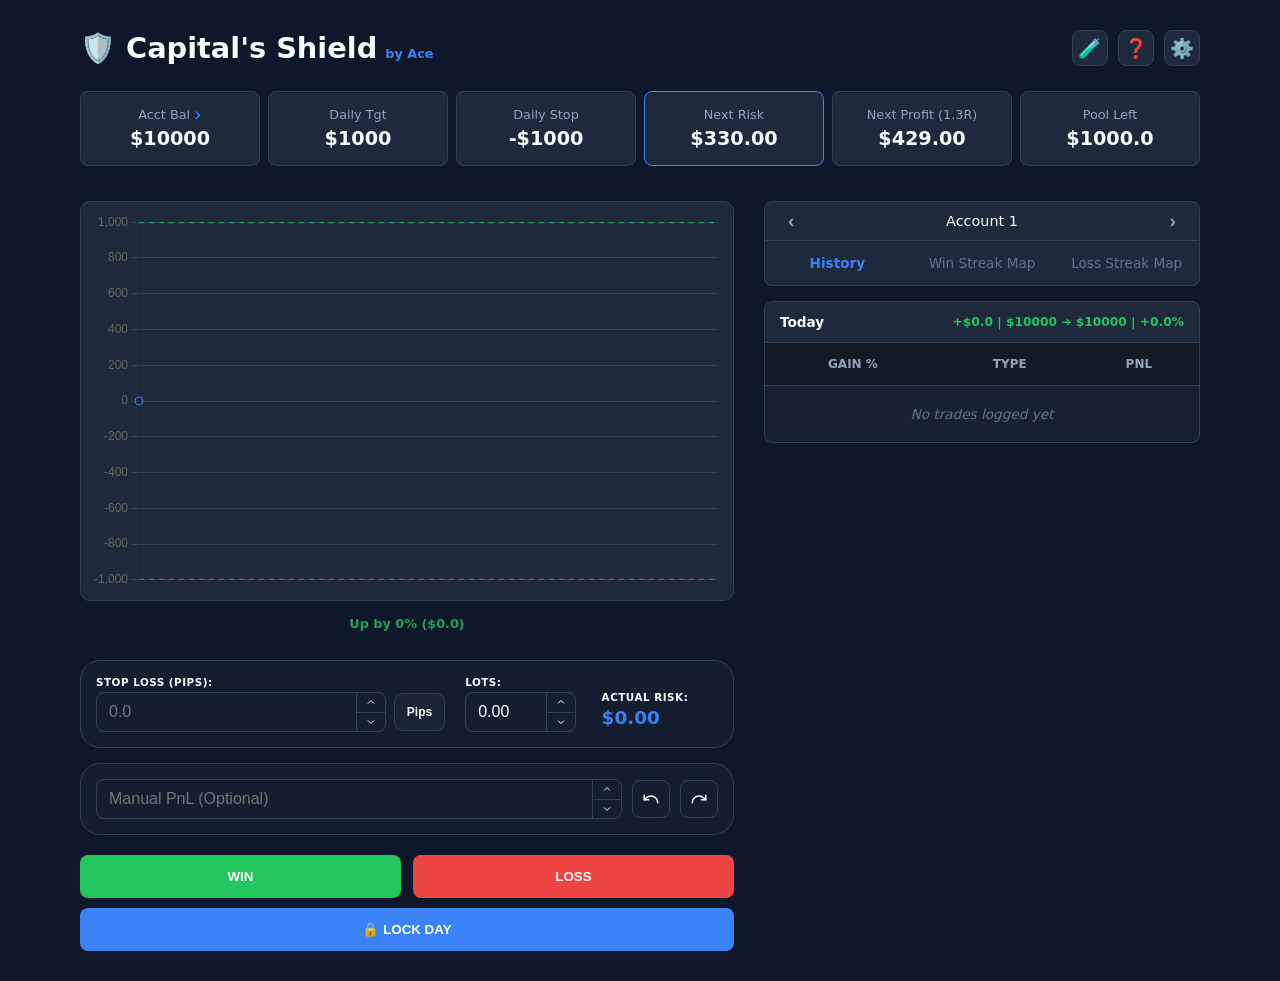
==== commit 000afd6c: "Update Simulation layout, 3-column UI, empty chart state, and winrate rubber-banding constraint" ====
--- a/index.html
+++ b/index.html
@@ -16,6 +16,7 @@
                     <h1>🛡️ Capital's Shield <span class="subtitle">by Ace</span></h1>
                 </div>
                 <div class="header-buttons" style="display: flex; gap: 10px;">
+                    <button class="icon-btn icon-only-btn" id="go-to-simulation" title="Simulation">🧪</button>
                     <button class="icon-btn icon-only-btn" id="go-to-help" title="How it Works">❓</button>
                     <button class="icon-btn icon-only-btn" id="go-to-settings" title="Settings">⚙️</button>
                 </div>
@@ -284,6 +285,8 @@
                 </div>
             </div>
         </div>
+
+
     </div>
     <script src="script.js"></script>
 </body>
